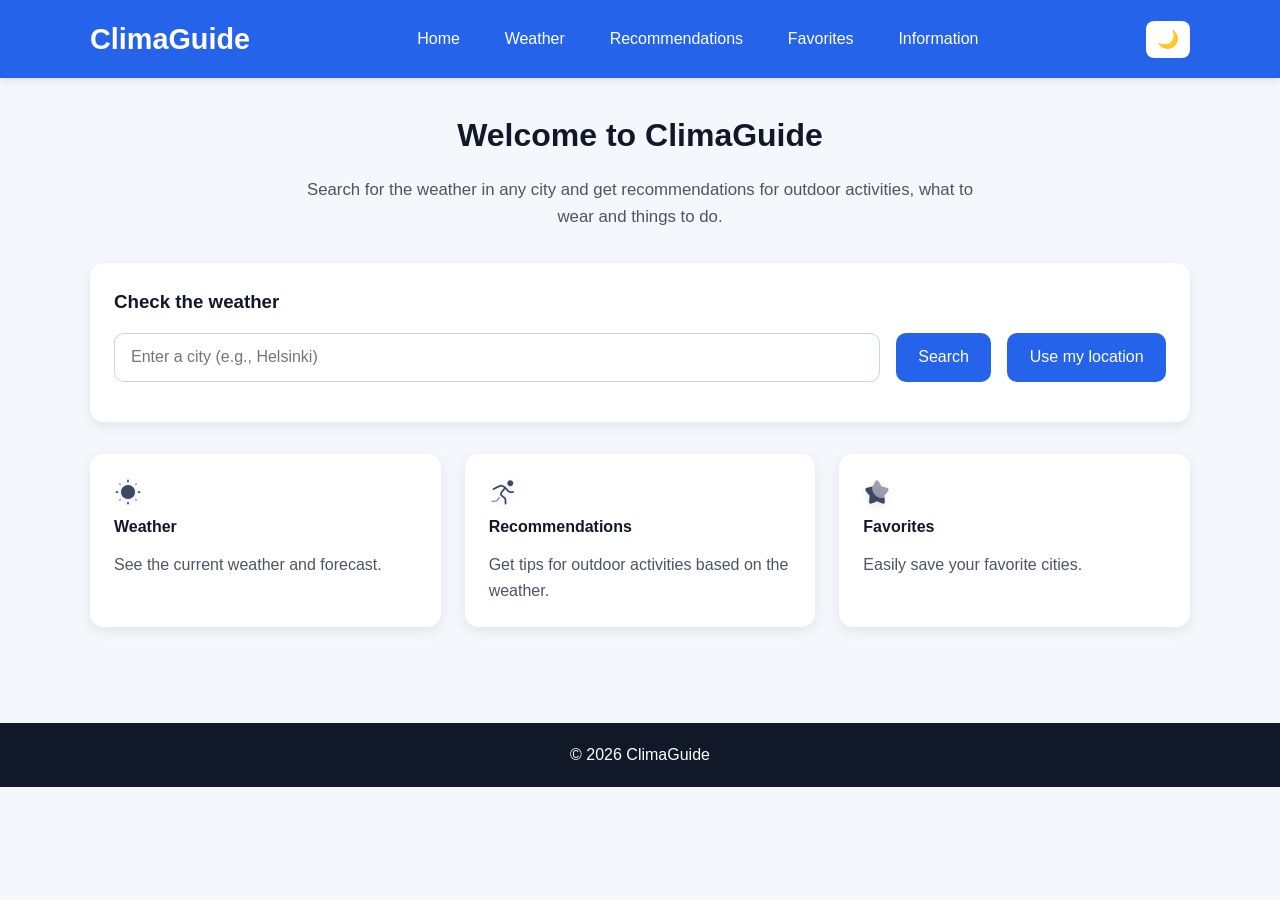
==== index.html @ 03aa8bf9 "Lisätty sään haku käyttäjän sijainnin mukaan" ====
<!DOCTYPE html>
<html lang="fi">
<head>
    <meta charset="UTF-8">
    <meta name="viewport" content="width=device-width, initial-scale=1.0">
    <title>ClimaGuide</title>
    <link rel="icon" type="image/svg+xml" href="assets/icons/favicon.ico">
    <link rel="stylesheet" href="css/styles.css">
</head>
<body>

    <!-- NAVBAR -->
    <header>
        <nav class="navbar">
            <h1 class="logo">ClimaGuide</h1>
            <ul class="nav-links">
                <li><a href="index.html">Home</a></li>
                <li><a href="weather.html">Weather</a></li>
                <li><a href="recommendations.html">Recommendations</a></li>
                <li><a href="favorites.html">Favorites</a></li>
                <li><a href="about.html">Information</a></li>
            </ul>

            <button id="themeToggleBtn" class="theme-btn">🌙</button>
        </nav>
    </header>

    <!-- MAIN CONTENT -->
    <main class="container">

        <section class="hero">
            <h2>Welcome to ClimaGuide</h2>
            <p>
                Search for the weather in any city and get recommendations for outdoor activities,
                what to wear and things to do.
            </p>
        </section>

        <!-- SEARCH SECTION -->
        <section class="search-section">
            <h3>Check the weather</h3>

            <div class="search-box">
                <input 
                    type="text" 
                    id="cityInput" 
                    placeholder="Enter a city (e.g., Helsinki)" 
                >
                <button id="searchBtn">Search</button>
                <button id="locationBtn" class="secondary-btn">Use my location</button>
            </div>

            <p id="errorMessage" class="error"></p>
        </section>

        <!-- QUICK INFO -->
        <section class="info-section">
            <div class="card">
                <img src="assets/icons/sun.svg" class="icon" alt="">
                <h4>Weather</h4>
                <p>See the current weather and forecast.</p>
            </div>

            <div class="card">
                <img src="assets/icons/person.svg" class="icon" alt="">
                <h4>Recommendations</h4>
                <p>Get tips for outdoor activities based on the weather.</p>
            </div>

            <div class="card">
                <img src="assets/icons/star.svg" class="icon" alt="">
                <h4>Favorites</h4>
                <p>Easily save your favorite cities.</p>
            </div>
        </section>

    </main>

    <!-- FOOTER -->
    <footer>
        <p>© 2026 ClimaGuide</p>
    </footer>

    <!-- JS -->
    <script src="js/main.js"></script>

</body>
</html>
---- css/styles.css ----
* {
    margin: 0;
    padding: 0;
    box-sizing: border-box;
}

body {
    font-family: Arial, sans-serif;
    line-height: 1.6;
    background-color: #f4f7fb;
    color: #1f2937;
    transition: background-color 0.3s, color 0.3s;
}

a {
    text-decoration: none;
    color: inherit;
}

ul {
    list-style: none;
}

img {
    max-width: 100%;
    display: block;
}

/* LAYOUT */
.container {
    width: 90%;
    max-width: 1100px;
    margin: 0 auto;
    padding: 2rem 0;
}

/* NAVBAR */
header {
    background-color: #2563eb;
    color: #ffffff;
    box-shadow: 0 2px 8px rgba(0, 0, 0, 0.1);
}

.navbar {
    width: 90%;
    max-width: 1100px;
    margin: 0 auto;
    padding: 1rem 0;
    display: flex;
    justify-content: space-between;
    align-items: center;
    gap: 1rem;
}

.logo {
    font-size: 1.8rem;
    font-weight: bold;
}

.nav-links {
    display: flex;
    gap: 1rem;
    flex-wrap: wrap;
}

.nav-links a {
    padding: 0.5rem 0.9rem;
    border-radius: 8px;
    transition: background-color 0.3s ease;
}

.nav-links a:hover,
.nav-links a.active {
    background-color: rgba(255, 255, 255, 0.2);
}

/* HERO / PAGE HEADERS */
.hero,
.page-header {
    text-align: center;
    margin-bottom: 2rem;
}

.hero h2,
.page-header h2 {
    font-size: 2rem;
    margin-bottom: 1rem;
    color: #111827;
}

.hero p,
.page-header p {
    max-width: 700px;
    margin: 0 auto;
    color: #4b5563;
    font-size: 1.05rem;
}

/* SEARCH */
.search-section {
    background-color: #ffffff;
    padding: 1.5rem;
    border-radius: 14px;
    box-shadow: 0 4px 14px rgba(0, 0, 0, 0.08);
    margin-bottom: 2rem;
}

.search-section h3 {
    margin-bottom: 1rem;
    color: #111827;
}

.search-box {
    display: flex;
    gap: 1rem;
    flex-wrap: wrap;
}

.search-box .secondary-btn {
    padding: 0.9rem 1.4rem;
}

.search-box input {
    flex: 1;
    min-width: 220px;
    padding: 0.9rem 1rem;
    border: 1px solid #cbd5e1;
    border-radius: 10px;
    font-size: 1rem;
    outline: none;
}

.search-box input:focus {
    border-color: #2563eb;
    box-shadow: 0 0 0 3px rgba(37, 99, 235, 0.15);
}

.search-box button {
    padding: 0.9rem 1.4rem;
    border: none;
    border-radius: 10px;
    background-color: #2563eb;
    color: #ffffff;
    font-size: 1rem;
    cursor: pointer;
    transition: background-color 0.3s ease, transform 0.2s ease;
}

.search-box button:hover {
    background-color: #1d4ed8;
    transform: translateY(-1px);
}

/* GENERIC CARDS */
.info-section,
.about-section,
.recommendations-grid,
.forecast-grid,
.favorites-grid {
    display: grid;
    grid-template-columns: repeat(3, 1fr);
    gap: 1.5rem;
    margin-bottom: 2rem;
}

.card,
.recommendation-card,
.forecast-card,
.favorite-card,
.weather-card,
.recommendation-summary-card {
    background-color: #ffffff;
    padding: 1.5rem;
    border-radius: 14px;
    box-shadow: 0 4px 14px rgba(0, 0, 0, 0.08);
}

.card h3,
.card h4,
.recommendation-card h4,
.forecast-card h4,
.favorite-card h4,
.weather-card h3,
.weather-card h4,
.recommendation-summary-card h3 {
    margin-bottom: 0.8rem;
    color: #111827;
}

.card p,
.recommendation-card p,
.forecast-card p,
.favorite-card p,
.weather-card p,
.recommendation-summary-card p {
    color: #4b5563;
}

/* WEATHER DETAILS */
.current-weather-section,
.forecast-section,
.conditions-section,
.selected-city-section,
.recommendation-summary-section,
.favorites-list-section {
    margin-bottom: 2rem;
}

.current-weather-section h3,
.forecast-section h3,
.conditions-section h3,
.favorites-list-section h3 {
    margin-bottom: 1rem;
    color: #111827;
}

.weather-details {
    display: grid;
    grid-template-columns: repeat(4, 1fr);
    gap: 1rem;
    margin-top: 1rem;
}

.detail-box {
    background-color: #eff6ff;
    border-radius: 12px;
    padding: 1rem;
    text-align: center;
}

.label {
    display: block;
    font-size: 0.9rem;
    color: #475569;
    margin-bottom: 0.4rem;
}

.value {
    display: block;
    font-size: 1.1rem;
    font-weight: bold;
    color: #1e3a8a;
}

/* BUTTONS / ACTIONS */
.actions-section {
    display: flex;
    gap: 1rem;
    flex-wrap: wrap;
    margin-bottom: 2rem;
}

.primary-btn,
.secondary-btn,
.danger-btn {
    display: inline-block;
    padding: 0.85rem 1.3rem;
    border: none;
    border-radius: 10px;
    cursor: pointer;
    font-size: 1rem;
    transition: transform 0.2s ease, opacity 0.2s ease, background-color 0.3s ease;
}

.primary-btn {
    background-color: #2563eb;
    color: #ffffff;
}

.primary-btn:hover {
    background-color: #1d4ed8;
    transform: translateY(-1px);
}

.secondary-btn {
    background-color: #e5e7eb;
    color: #111827;
}

.secondary-btn:hover {
    background-color: #d1d5db;
    transform: translateY(-1px);
}

.danger-btn {
    background-color: #dc2626;
    color: #ffffff;
}

.danger-btn:hover {
    background-color: #b91c1c;
    transform: translateY(-1px);
}

.favorite-actions {
    display: flex;
    gap: 0.75rem;
    flex-wrap: wrap;
    margin-top: 1rem;
}

/* ABOUT */
.about-list {
    padding-left: 1.2rem;
    list-style: disc;
}

.about-list li {
    margin-bottom: 0.5rem;
    color: #4b5563;
}

/* TEXT HELPERS */
.error {
    margin-top: 1rem;
    color: #dc2626;
    font-weight: bold;
}

.info-text {
    margin-top: 1rem;
    color: #475569;
}

.icon {
    width: 28px;
    height: 28px;
    margin-bottom: 0.5rem;
    opacity: 0.85;
    filter: drop-shadow(0 2px 4px rgba(0,0,0,0.15));
}

.card img,
.recommendation-card img,
.favorite-card img {
    margin-bottom: 0.5rem;
}

/* FOOTER */
footer {
    background-color: #111827;
    color: #ffffff;
    text-align: center;
    padding: 1.2rem;
    margin-top: 2rem;
}

/* THEME BUTTON */
.theme-btn {
    background: #ffffff;
    border: none;
    padding: 0.5rem 0.7rem;
    border-radius: 8px;
    cursor: pointer;
    font-size: 1.1rem;
}

/* DARK MODE */
body.dark {
    background-color: #0f172a;
    color: #e5e7eb;
}

/* Navbar */
body.dark header {
    background-color: #1e293b;
}

/* Cards */
body.dark .card,
body.dark .weather-card,
body.dark .forecast-card,
body.dark .recommendation-card,
body.dark .favorite-card,
body.dark .recommendation-summary-card {
    background-color: #1e293b;
    color: #e5e7eb;
}

/* Inputs */
body.dark input {
    background-color: #1e293b;
    color: #e5e7eb;
    border: 1px solid #475569;
}

/* Buttons */
body.dark .secondary-btn {
    background-color: #334155;
    color: #e5e7eb;
}

/* Detail boxes */
body.dark .detail-box {
    background-color: #334155;
}

body.dark .hero h2,
body.dark .page-header h2,
body.dark .search-section h3,
body.dark .current-weather-section h3,
body.dark .forecast-section h3,
body.dark .conditions-section h3,
body.dark .favorites-list-section h3,
body.dark .card h3,
body.dark .card h4,
body.dark .recommendation-card h4,
body.dark .forecast-card h4,
body.dark .favorite-card h4,
body.dark .weather-card h3,
body.dark .weather-card h4,
body.dark .recommendation-summary-card h3 {
    color: #f8fafc;
}

body.dark .hero p,
body.dark .page-header p,
body.dark .card p,
body.dark .recommendation-card p,
body.dark .forecast-card p,
body.dark .favorite-card p,
body.dark .weather-card p,
body.dark .recommendation-summary-card p,
body.dark .about-list li,
body.dark .info-text,
body.dark .label {
    color: #cbd5e1;
}

body.dark .value {
    color: #93c5fd;
}

body.dark .search-section {
    background-color: #1e293b;
    color: #e5e7eb;
}

body.dark .search-box input::placeholder {
    color: #94a3b8;
}

body.dark .theme-btn {
    background-color: #334155;
    color: #f8fafc;
}

body.dark .nav-links a:hover,
body.dark .nav-links a.active {
    background-color: rgba(255, 255, 255, 0.12);
}

body.dark footer {
    background-color: #020617;
    color: #e5e7eb;
}

body.dark .error {
    color: #fca5a5;
}

body.dark .icon {
    filter: brightness(0) invert(1);
}

/* RESPONSIVE */
@media (max-width: 900px) {
    .info-section,
    .about-section,
    .recommendations-grid,
    .forecast-grid,
    .favorites-grid,
    .weather-details {
        grid-template-columns: repeat(2, 1fr);
    }

    .navbar {
        flex-direction: column;
        align-items: flex-start;
    }

    .nav-links {
        width: 100%;
    }
}

@media (max-width: 600px) {
    .info-section,
    .about-section,
    .recommendations-grid,
    .forecast-grid,
    .favorites-grid,
    .weather-details {
        grid-template-columns: 1fr;
    }

    .hero h2,
    .page-header h2 {
        font-size: 1.6rem;
    }

    .search-box {
        flex-direction: column;
    }

    .search-box button,
    .primary-btn,
    .secondary-btn,
    .danger-btn {
        width: 100%;
        text-align: center;
    }

    .actions-section,
    .favorite-actions {
        flex-direction: column;
    }
}
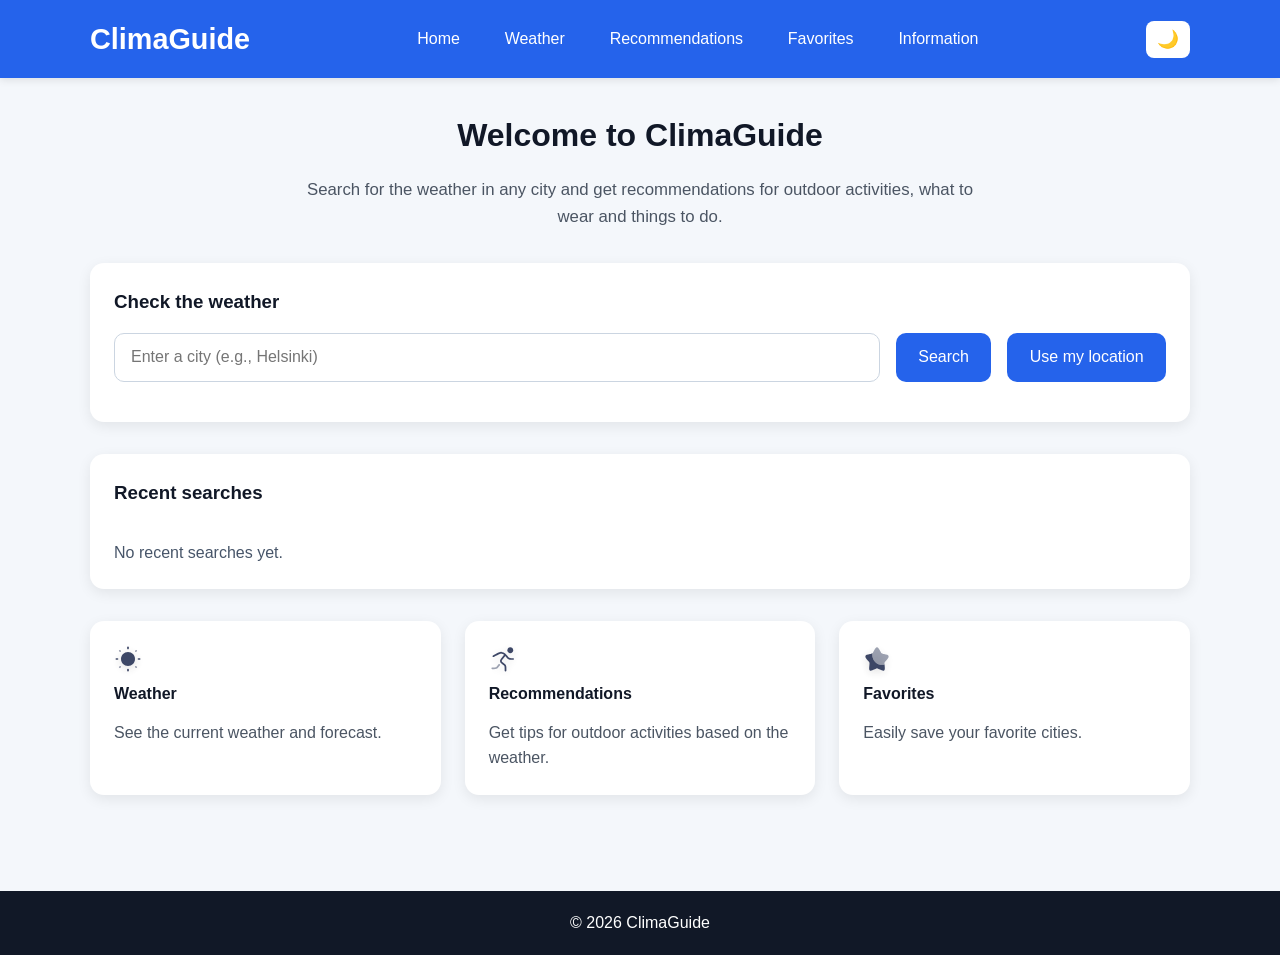
==== commit 6fbccf44: "Lisätty searchHistorysta näkyvä lista etusivulle" ====
--- a/index.html
+++ b/index.html
@@ -4,7 +4,7 @@
     <meta charset="UTF-8">
     <meta name="viewport" content="width=device-width, initial-scale=1.0">
     <title>ClimaGuide</title>
-    <link rel="icon" type="image/svg+xml" href="assets/icons/favicon.ico">
+    <link rel="icon" type="image/x-icon" href="assets/icons/favicon.ico">
     <link rel="stylesheet" href="css/styles.css">
 </head>
 <body>
@@ -53,6 +53,13 @@
             <p id="errorMessage" class="error"></p>
         </section>
 
+        <section class="history-section">
+            <h3>Recent searches</h3>
+            <div id="searchHistoryContainer" class="history-list">
+                <p id="historyEmptyMessage" class="info-text">No recent searches yet.</p>
+            </div>
+        </section>
+
         <!-- QUICK INFO -->
         <section class="info-section">
             <div class="card">
@@ -82,6 +89,7 @@
     </footer>
 
     <!-- JS -->
+    <script src="js/api.js"></script>
     <script src="js/main.js"></script>
 
 </body>
--- a/css/styles.css
+++ b/css/styles.css
@@ -334,6 +334,77 @@
 .recommendation-card img,
 .favorite-card img {
     margin-bottom: 0.5rem;
+}
+
+.score-section {
+    margin-bottom: 2rem;
+}
+
+.score-card {
+    background-color: #ffffff;
+    padding: 1.5rem;
+    border-radius: 14px;
+    box-shadow: 0 4px 14px rgba(0, 0, 0, 0.08);
+}
+
+.score-card h3 {
+    margin-bottom: 0.8rem;
+    color: #111827;
+}
+
+.score-card p {
+    margin-bottom: 1rem;
+    color: #4b5563;
+    font-weight: bold;
+}
+
+.score-bar {
+    width: 100%;
+    height: 18px;
+    background-color: #e5e7eb;
+    border-radius: 999px;
+    overflow: hidden;
+}
+
+.score-fill {
+    height: 100%;
+    width: 0;
+    border-radius: 999px;
+    transition: width 0.4s ease;
+}
+
+.history-section {
+    background-color: #ffffff;
+    padding: 1.5rem;
+    border-radius: 14px;
+    box-shadow: 0 4px 14px rgba(0, 0, 0, 0.08);
+    margin-bottom: 2rem;
+}
+
+.history-section h3 {
+    margin-bottom: 1rem;
+    color: #111827;
+}
+
+.history-list {
+    display: flex;
+    flex-wrap: wrap;
+    gap: 0.75rem;
+}
+
+.history-btn {
+    border: none;
+    background-color: #e5e7eb;
+    color: #111827;
+    padding: 0.7rem 1rem;
+    border-radius: 999px;
+    cursor: pointer;
+    transition: background-color 0.2s ease, transform 0.2s ease;
+}
+
+.history-btn:hover {
+    background-color: #d1d5db;
+    transform: translateY(-1px);
 }
 
 /* FOOTER */
@@ -463,6 +534,39 @@
     filter: brightness(0) invert(1);
 }
 
+body.dark .score-card {
+    background-color: #1e293b;
+}
+
+body.dark .score-card h3 {
+    color: #f8fafc;
+}
+
+body.dark .score-card p {
+    color: #cbd5e1;
+}
+
+body.dark .score-bar {
+    background-color: #334155;
+}
+
+body.dark .history-section {
+    background-color: #1e293b;
+}
+
+body.dark .history-section h3 {
+    color: #f8fafc;
+}
+
+body.dark .history-btn {
+    background-color: #334155;
+    color: #f8fafc;
+}
+
+body.dark .history-btn:hover {
+    background-color: #475569;
+}
+
 /* RESPONSIVE */
 @media (max-width: 900px) {
     .info-section,
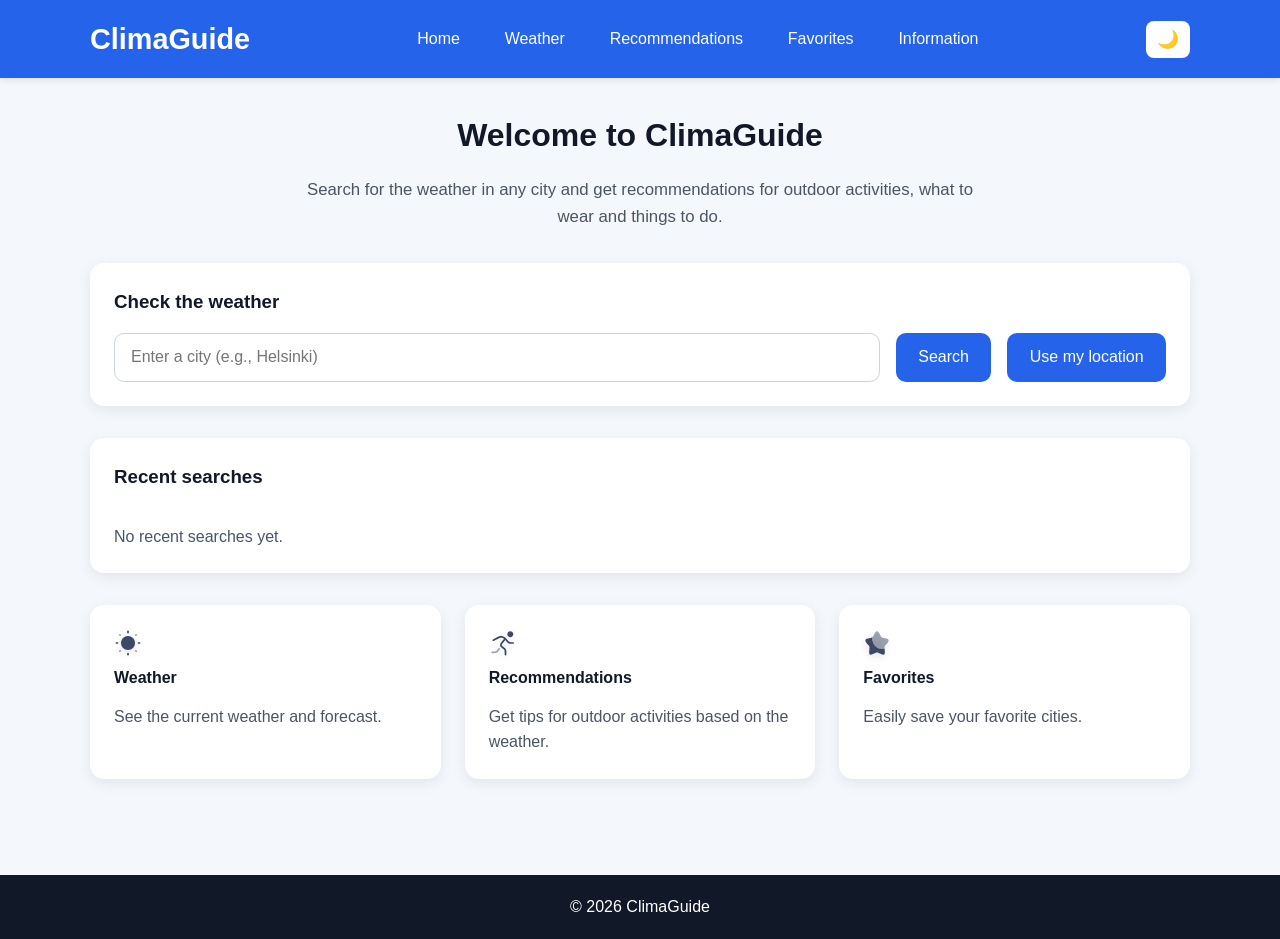
==== commit 107a4c90: "Lisätty virheilmoitus omaan korttiin" ====
--- a/index.html
+++ b/index.html
@@ -50,7 +50,11 @@
                 <button id="locationBtn" class="secondary-btn">Use my location</button>
             </div>
 
-            <p id="errorMessage" class="error"></p>
+            <div id="errorCard" class="error-card hidden">
+                <h4><img src="assets/icons/cross.svg" class="icon" alt="">City not found</h4>
+                <p id="errorMessage">Please check the spelling and try again.</p>
+                <p class="error-hint">Try again with another city name.</p>
+            </div>
         </section>
 
         <section class="history-section">
@@ -88,6 +92,11 @@
         <p>© 2026 ClimaGuide</p>
     </footer>
 
+    <div id="loader" class="loader hidden">
+        <div class="spinner"></div>
+        <p>Loading...</p>
+    </div>
+
     <!-- JS -->
     <script src="js/api.js"></script>
     <script src="js/main.js"></script>
--- a/css/styles.css
+++ b/css/styles.css
@@ -405,6 +405,66 @@
 .history-btn:hover {
     background-color: #d1d5db;
     transform: translateY(-1px);
+}
+
+#temperature,
+#recommendationTemperature {
+    transition: color 0.3s ease;
+}
+
+.error-card {
+    margin-top: 1rem;
+    padding: 1rem 1.2rem;
+    border-radius: 12px;
+    background-color: #fef2f2;
+    border: 1px solid #fecaca;
+    box-shadow: 0 4px 12px rgba(0, 0, 0, 0.06);
+}
+
+.error-card h4 {
+    margin-bottom: 0.4rem;
+    color: #b91c1c;
+    font-size: 1rem;
+}
+
+.error-card p {
+    margin: 0.2rem 0;
+    color: #7f1d1d;
+}
+
+.error-hint {
+    font-size: 0.95rem;
+    font-weight: 500;
+}
+
+/* LOADER OVERLAY */
+.loader {
+    position: fixed;
+    top: 0;
+    left: 0;
+    right: 0;
+    bottom: 0;
+    background: rgba(255, 255, 255, 0.8);
+    display: flex;
+    flex-direction: column;
+    align-items: center;
+    justify-content: center;
+    z-index: 9999;
+}
+
+.hidden {
+    display: none;
+}
+
+/* SPINNER */
+.spinner {
+    width: 48px;
+    height: 48px;
+    border: 5px solid #e5e7eb;
+    border-top: 5px solid #2563eb;
+    border-radius: 50%;
+    animation: spin 1s linear infinite;
+    margin-bottom: 1rem;
 }
 
 /* FOOTER */
@@ -567,6 +627,34 @@
     background-color: #475569;
 }
 
+body.dark .loader {
+    background: rgba(15, 23, 42, 0.85);
+}
+
+body.dark .spinner {
+    border: 5px solid #334155;
+    border-top: 5px solid #60a5fa;
+}
+
+body.dark .error-card {
+    background-color: #3f1d1d;
+    border: 1px solid #7f1d1d;
+}
+
+body.dark .error-card h4 {
+    color: #fca5a5;
+}
+
+body.dark .error-card p {
+    color: #fecaca;
+}
+
+@keyframes spin {
+    to {
+        transform: rotate(360deg);
+    }
+}
+
 /* RESPONSIVE */
 @media (max-width: 900px) {
     .info-section,
